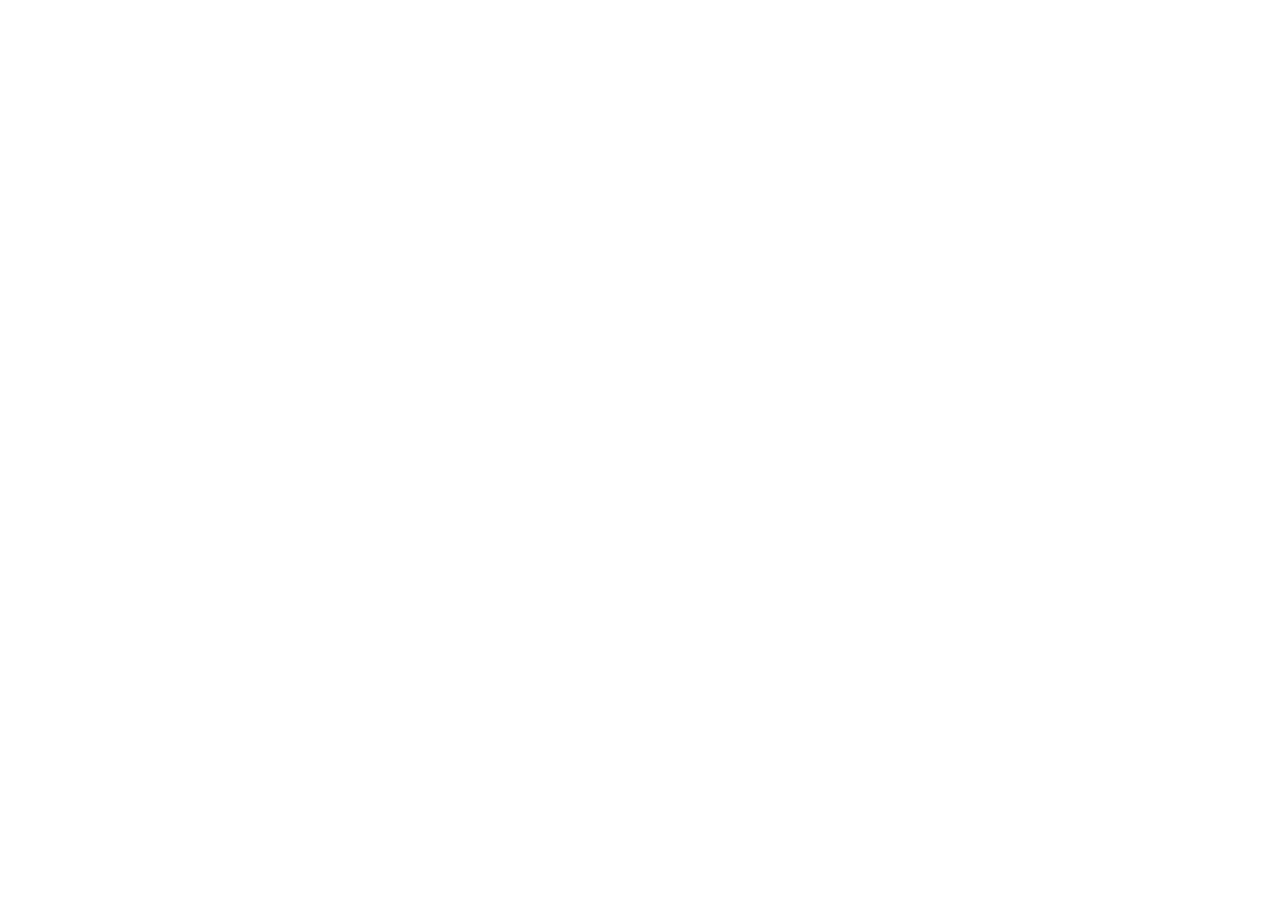
==== about/index.html @ fdbd2ed8 "Initial commit" ====
<!DOCTYPE html>
<html lang="en">
<head>
	<title>About &mdash; Caleb Winters</title>
	<meta charset="utf-8"/>
	<meta name="description" content="" />
	<meta name="viewport" content="width=device-width, initial-scale=1.0, minimum-scale=1.0" />
	<meta name="google-site-verification" content="Ek0F6ujtkNCTBrGS--x4PzBOEgIcGZCTRM3AyG7fqHs" />

	<meta property="og:url" content="http://calebwinters.ca/about/"/>
	<meta property="og:site_name" content="Caleb Winters"/>


	<link rel="shortcut icon" type="image/ico" href="/favicon.png" />
	<link rel="stylesheet" media="screen, projection" href="/css/styles.min.css" />

	<!--[if lt IE 9]>
		<script src="http://html5shim.googlecode.com/svn/trunk/html5.js"></script>
	<![endif]-->

	<script src="/js/modernizr.js"></script>
	<script type="text/javascript">
		var html = document.getElementsByTagName('html')[0];
		html.className += '  wf-loading';
		setTimeout(function() { html.className = html.className.replace(' wf-loading', '');}, 4000);
		WebFontConfig = { fontdeck: { id: '41687' } };
		(function() {
		  var wf = document.createElement('script');
		  wf.src = ('https:' == document.location.protocol ? 'https' : 'http') +
		  '://ajax.googleapis.com/ajax/libs/webfont/1/webfont.js';
		  wf.type = 'text/javascript';
		  wf.async = 'true';
		  var s = document.getElementsByTagName('script')[0];
		  s.parentNode.insertBefore(wf, s);
		})();
	</script>
 	<script>
		window.analytics||(window.analytics=[]),window.analytics.methods=["identify","track","trackLink","trackForm","trackClick","trackSubmit","page","pageview","ab","alias","ready","group","on","once","off"],window.analytics.factory=function(t){return function(){var a=Array.prototype.slice.call(arguments);return a.unshift(t),window.analytics.push(a),window.analytics}};for(var i=0;i<window.analytics.methods.length;i++){var method=window.analytics.methods[i];window.analytics[method]=window.analytics.factory(method)}window.analytics.load=function(t){var a=document.createElement("script");a.type="text/javascript",a.async=!0,a.src=("https:"===document.location.protocol?"https://":"http://")+"d2dq2ahtl5zl1z.cloudfront.net/analytics.js/v1/"+t+"/analytics.min.js";var n=document.getElementsByTagName("script")[0];n.parentNode.insertBefore(a,n)},window.analytics.SNIPPET_VERSION="2.0.8",
		window.analytics.load("pyxj7vulhv");
		window.analytics.page("About", "About");
	</script>
</head>
<body>

	<div class="container">

		<header role="masthead"class="about-active">
	<div class="wrap">
		<!-- <a href="/" class="mark">&nbsp;</a> -->
		<img src="/img/loading.png" class="spinner" />
		<a href="/" class="name">Caleb Winters</a>
		<div>
			<a href="/about/" class="about-link">About</a>
			<a href="/" class="work-link">Portfolio</a>
			<a href="/" class="project-link">Project</a>
					</div>
	</div>
	<a href="/" class="index-link">Index</a>
</header>
		<section class="about page  active slide">

	<div class="wrap">

		<article>


<h1><p>&nbsp;</p>
</h1>
<div class="mark">
	<img src="/img/mark.svg" />
</div>
<img class="portrait" src="/img/portrait.jpg" />

<section class="content">

	<p>Caleb Winters is a composer who specializes in audio production and recording. He has worked with organizations such as <a href="http://www.rcmusic.ca" target="_blank">The Royal Conservatory of Music</a> and <a href="http://graysonmatthews.com" target="_blank">Grayson Matthews</a>. He has also contributed to television shows as a musician and audio editor.</p>

<p>Since graduating from Fanshawe College, Caleb has been studying at the University of Ottawa with a major in communication. He is presently seeking opportunities in this field while he continues doing freelance audio work.</p>


	<div class="contact group">
		<h6>Contact</h6>
		<p>
			<a href="mailto:hello@calebwinters.ca">hello@calebwinters.ca</a>
			<a href="tel:+647 502-1991">+647 502-1991</a>
		</p>
	</div>

	<a href="http://rosszurowski.com/" class="small credit" target="_blank">Site by Ross Zurowski</a>
	<p class="small">Copyright &copy; Caleb Winters 2015</p>

</section>
		</article>

	</div>

</section>
		<section class="index next group">
		<div class="fill-wrap">
			<div class="wrap hidden">
				<div class="grid-sizer"></div>
				<div class="gutter-sizer"></div>
				<a href="/journey/" class="half">
					<div class="thumb"><img src="/journey/thumb.jpg" /><span class="play-icon"></span></div>
					<h3>Journey</h3>
					<h5>Composition</h5>
				</a>
				<a href="/led-by-the-wind/" class="full">
					<div class="thumb"><img src="/led-by-the-wind/thumb.jpg" /><span class="play-icon"></span></div>
					<h3>Led By the Wind</h3>
					<h5>Video</h5>
				</a>
				<a href="/pingu/" class="half">
					<div class="thumb"><img src="/pingu/thumb.jpg" /><span class="play-icon"></span></div>
					<h3>Pingu</h3>
					<h5>Composition & Foley</h5>
				</a>
				<a href="/the-next-step/" class="half">
					<div class="thumb"><img src="/the-next-step/thumb.jpg" /><span class="play-icon"></span></div>
					<h3>The Next Step</h3>
					<h5>Television Audio</h5>
				</a>
				<a href="/carnival-eats/" class="third">
					<div class="thumb"><img src="/carnival-eats/thumb.jpg" /><span class="play-icon"></span></div>
					<h3>Carnival Eats</h3>
					<h5>Television Audio</h5>
				</a>
				<a href="/yellow/" class="third">
					<div class="thumb"><img src="/yellow/thumb.png" /><span class="play-icon"></span></div>
					<h3>Yellow</h3>
					<h5>Cover Song</h5>
				</a>
				<a href="/elsewhere/" class="full">
					<div class="thumb"><img src="/elsewhere/thumb.jpg" /><span class="play-icon"></span></div>
					<h3>Elsewhere</h3>
					<h5>Album</h5>
				</a>
				<a href="/weather-jingle/" class="half">
					<div class="thumb"><img src="/weather-jingle/thumb.png" /><span class="play-icon"></span></div>
					<h3>Weather Jingle</h3>
					<h5>Composition</h5>
				</a>
				<a href="/you-are-the-sea/" class="third">
					<div class="thumb"><img src="/you-are-the-sea/thumb.jpg" /><span class="play-icon"></span></div>
					<h3>You Are The Sea</h3>
					<h5>Album</h5>
				</a>
		</div>
		</div>

		<footer>
			<div class="wrap">
				<p class="small">Copyright &copy; Caleb Winters 2015</p>
			</div>
		</footer>

	</section>
		<section class="project">

	<div class="wrap">

		<article>


<header>
	<h2>About</h2>
	<div>
		<h4 class="year"></h4>
		<h4 class="client"></h4>
	</div>
</header>

<div class="content">
	<div class="description">
		<p></p>
	</div>
	</div>


	<div class="cta">
			<a href="/" class="back-to-index">Back to Index</a>
		</div>


		</article>

	</div>

</section>
			<div class="supports-error">
		<div class="wrap">
			<p>I'm really sorry about this, but your browser is too old to play the audio/video on this site.</p>
			<p>You can download a zip of my portfolio <a href="#">here</a>, or you can (and probably should) <a href="#">upgrade your browser</a>.</p>
			<a href="#" class="supports-error-close">Continue to the site anyways</a>
		</div>
	</div>
	</div>


<script src="/js/jquery.min.js"></script>
	<script src="/js/scripts.min.js"></script>
</body>
</html>
---- css/styles.min.css ----
article,aside,details,figcaption,figure,footer,header,hgroup,main,nav,section,summary{display:block}audio,canvas,video{display:inline-block}audio:not([controls]){display:none;height:0}[hidden]{display:none}html{font-family:sans-serif;-webkit-text-size-adjust:100%;-ms-text-size-adjust:100%}body{margin:0}a:focus{outline:none}a:active,a:hover{outline:0}h1{margin:.67em 0}abbr[title]{border-bottom:1px dotted}b,strong{font-weight:700}dfn{font-style:italic}hr{box-sizing:content-box;height:0}mark{background:#ff0;color:#000}code,kbd,pre,samp{font-family:monospace,serif;font-size:1em}pre{white-space:pre-wrap}q{quotes:"\201C" "\201D" "\2018" "\2019"}small{font-size:80%}sub,sup{position:relative;font-size:75%;line-height:0;vertical-align:baseline}sup{top:-.5em}sub{bottom:-.25em}img{border:0}svg:not(:root){overflow:hidden}figure{margin:0}fieldset{border:1px solid silver;margin:0 2px;padding:.35em .625em .75em}legend{border:0;padding:0}button,input,select,textarea{margin:0;font-family:inherit;font-size:100%}button,input{line-height:normal}button,select{text-transform:none}button,html input[type="button"],input[type="reset"],input[type="submit"]{cursor:pointer;-webkit-appearance:none;-moz-appearance:none;-ms-appearance:none;appearance:none}button[disabled],html input[disabled]{cursor:default}input[type="checkbox"],input[type="radio"]{box-sizing:border-box;padding:0}input[type="search"]{box-sizing:content-box;-webkit-appearance:textfield}input[type="search"]::-webkit-search-cancel-button,input[type="search"]::-webkit-search-decoration{-webkit-appearance:none}button::-moz-focus-inner,input::-moz-focus-inner{border:0;padding:0}textarea{overflow:auto;vertical-align:top}table{border-spacing:0;border-collapse:collapse}*{box-sizing:border-box}.group:after,.project header:after,.project .content:after,.wrap:after{display:block;visibility:hidden;clear:both;height:0;content:"."}html{background:#fff;font-size:100%;height:100%}body{position:relative;width:100%;height:100%;color:#777;font:1rem/1.5 "Apercu Regular","Apercu",Arial,sans-serif;font-size-adjust:.508;font-weight:400;font-style:normal;opacity:1;-webkit-transition:opacity 200ms ease;transition:opacity 200ms ease}.container{position:relative;overflow:hidden;min-height:100%}.wrap{margin:0 auto;width:90%;max-width:48.75em}h1,h2,h3,h4,h5,h6{font-weight:500;text-rendering:optimizeLegibility}h1{color:#333;font-size:3em;line-height:1.375}h2{color:#444;font-size:1.5em}h2,h3{margin:0;text-transform:uppercase;letter-spacing:.09em}h3{color:#333;font-size:.9375em}h4{margin:0;color:#777}h5{margin:0;color:#8a8a8a;font-size:.6875em}h6{margin:.8em 0;color:#333;font-size:1em}a{color:inherit;text-decoration:none}.button{border:2px #8be4c2 solid;padding:.6em .9em;color:#64c998;font-size:.75em;letter-spacing:.07em;line-height:1;text-transform:uppercase}.button:hover{color:#fff;background:#8be4c2}p a{border-bottom:2px #777 solid;line-height:1.2}p{font-weight:400;margin:0 0 1em}.small{color:#999;font-size:.7em}.no-wrap{white-space:nowrap}ul{margin:0;list-style:none}img,video{display:block;max-width:100%;height:auto}.wf-loading body{visibility:hidden;opacity:0}.supports-error{display:none;position:fixed;top:0;left:0;right:0;bottom:0;background:#ff5252;padding:12.5% 0;color:#fff;font-size:1.7em;z-index:999}.no-support .supports-error{display:block}.supports-error .wrap{max-width:20em}.supports-error a{color:#861923;border-bottom:.15em #861923 solid}.supports-error p+p{margin-bottom:2em}.supports-error .supports-error-close{font-size:.5em}.supports-error .supports-error-close:after{content:" →";border-bottom:.15em #ff5252 solid}header[role="masthead"]{position:fixed;padding:3.5rem 0;top:0;left:0;right:0;z-index:9}header[role="masthead"] .index-link{opacity:0;pointer-events:none}header[role="masthead"].about-active .index-link,header[role="masthead"].project-active .index-link{display:block;position:fixed;top:3.7rem;right:94%;border-bottom:2px #555 solid;pointer-events:auto;opacity:1;color:#333;font-size:.8125em;-webkit-transition:opacity 200ms ease;transition:opacity 200ms ease}header[role="masthead"].about-active .index-link:hover,header[role="masthead"].project-active .index-link:hover{color:#555;border-bottom-color:#777}header[role="masthead"].about-active .index-link{left:93%;right:auto}header[role="masthead"] .wrap{position:absolute;left:5%;right:5%;width:70%;-webkit-transition:left 800ms cubic-bezier(.19,1,.22,1),right 800ms cubic-bezier(.19,1,.22,1),width 800ms cubic-bezier(.19,1,.22,1);transition:left 800ms cubic-bezier(.19,1,.22,1),right 800ms cubic-bezier(.19,1,.22,1),width 800ms cubic-bezier(.19,1,.22,1)}header[role="masthead"].project-active .wrap{left:9.5%;width:59.5%}header[role="masthead"].about-active .wrap{right:12.5%;width:64%}header[role="masthead"] div a{display:inline-block;margin-right:.9em;color:#222;font-size:.8125em;line-height:1rem;vertical-align:middle;-webkit-transition:opacity 200ms ease,visibility 200ms ease;transition:opacity 200ms ease,visibility 200ms ease}header[role="masthead"] .work-link,header[role="masthead"] .about-link,header[role="masthead"] .project-link{opacity:.5}header[role="masthead"] .name+div{display:inline-block}header[role="masthead"] div .name{margin-right:4.75em}header[role="masthead"] div .project-link{visibility:hidden;pointer-events:none;opacity:0}header[role="masthead"].about-active .name{color:#8be4c2}header[role="masthead"] .work-link:hover,header[role="masthead"] .about-link:hover,header[role="masthead"].index-active .work-link,header[role="masthead"].about-active .about-link,header[role="masthead"].project-active .project-link{visibility:visible;opacity:1}header[role="masthead"] .name:before{content:'About ';visibility:hidden;position:absolute;left:-4.25em;pointer-events:none;margin:0 .5em;text-align:right;opacity:0;-webkit-transition:opacity 200ms ease,visibility 200ms ease;transition:opacity 200ms ease,visibility 200ms ease}header[role="masthead"].about-active .name:before{visibility:visible;opacity:.5}header[role="masthead"] .spinner{position:absolute;top:20%;left:-2em;-webkit-animation:loading-spin .5s infinite linear;animation:loading-spin .5s infinite linear;-webkit-transition:opacity 200ms ease;transition:opacity 200ms ease;opacity:0}header[role="masthead"].index-active.loading .spinner{opacity:1}.page,.project,.index{position:fixed;top:0;bottom:0;left:0;right:0;width:100%;-webkit-transition:-webkit-transform 800ms cubic-bezier(.19,1,.12,1),opacity 400ms ease;transition:transform 800ms cubic-bezier(.19,1,.12,1),opacity 400ms ease}.page.active,.project.active,.index.active{display:block;position:relative}.index.active{z-index:7}.page.active,.project.active{width:77.5%;z-index:8}.page.active{-webkit-transform:translateX(-120%);-ms-transform:translateX(-120%);transform:translateX(-120%)}.project.active{margin-left:auto}.project.active.slide{-webkit-transform:translateX(0);-ms-transform:translateX(0);transform:translateX(0)}.about.active.slide{-webkit-transform:translateX(7.5%);-ms-transform:translateX(7.5%);transform:translateX(7.5%)}.page .wrap{position:relative}.index .fill-wrap,.project .wrap,.not-found .wrap{position:relative;padding-top:14em}.page .wrap{padding-top:14.7em}.index.previous .fill-wrap,.index.next .fill-wrap{cursor:pointer;background:#f2f2f2;-webkit-transition:background-color 1200ms ease;transition:background-color 1200ms ease}.index.previous{-webkit-transform:translateX(-85%);-ms-transform:translateX(-85%);transform:translateX(-85%)}.index.next{-webkit-transform:translateX(85%);-ms-transform:translateX(85%);transform:translateX(85%)}.index.previous .wrap,.index.next .wrap{opacity:.5}.index .fill-wrap{margin:0 auto;width:100%;min-height:100%}.index .fill-wrap .wrap{max-width:none;-webkit-transition:opacity 800ms ease;transition:opacity 800ms ease}.index .fill-wrap .wrap.hidden{opacity:0}.index.active{margin-bottom:4em}.index .grid-sizer{width:6%}.index .gutter-sizer{width:9%}.index a{float:left;width:auto;margin-bottom:5%}.index.previous a,.index.next a{pointer-events:none}.index a .thumb:hover:after{background:rgba(0,0,0,.2)}.index a .thumb:hover .play-icon:after{opacity:1;-webkit-transform:translate(0,0);-ms-transform:translate(0,0);transform:translate(0,0)}.index a:hover h3,.index a:hover h5{opacity:.6}.index a .thumb{position:relative;margin-bottom:1em}.index a .thumb:after{left:0;background:rgba(0,0,0,0);-webkit-transition:background 200ms ease;transition:background 200ms ease}.index a .thumb:after,.index a .play-icon:after{content:' ';position:absolute;top:0;right:0;bottom:0}.index a .play-icon:after{display:block;opacity:0;left:2.75em;margin:auto;background:0 0;border:20px solid transparent;border-width:20px 42px;border-left-color:#fff;width:0;height:0;-webkit-transform:translate(0,5px);-ms-transform:translate(0,5px);transform:translate(0,5px);-webkit-transition:opacity 200ms ease,-webkit-transform 200ms ease;transition:opacity 200ms ease,transform 200ms ease;z-index:99}.index a.full{width:54%}.index a.half{width:37%}.index a.third{width:24%}footer{margin:4em 0}.project{display:none;-webkit-transform:translateX(120%);-ms-transform:translateX(120%);transform:translateX(120%);margin-bottom:8em}.project .wrap{margin:0 auto 0 0}.project .video,.project .audio{margin-bottom:4em}.project header{margin-bottom:3.5em}.project h2{float:left;line-height:1.7rem;width:47%}.project h2:before{content:' ';display:block;margin:0 0 .8rem;background:#f2f2f2;width:3.75rem;height:.35rem}.project header div{float:left;margin:0 5% 0 7%;width:38%}.project h4{float:left;margin:0 2em 1em 0;font-weight:500;line-height:1.2rem;vertical-align:bottom}.project h4:before{content:' ';display:block;margin:0 0 1.25rem;background:#f2f2f2;width:2.5rem;height:.35rem}.project .content{margin-bottom:2em}.project .content .description{float:left;width:47%;font-size:.875rem}.project .copyright{float:left;margin:0 5% 1em 7%;width:38%;color:#999;font-size:.7em}.project .cta{margin:6em 0 8em}.cta a{border-bottom:2px #777 solid}.page{display:none;-webkit-transform:translateX(-50%);-ms-transform:translateX(-50%);transform:translateX(-50%)}.page .content{max-width:30em}.about header[role="masthead"] .index-link{display:block;right:auto;left:93%}.about{margin:0 0 6em}.about .index{background:#f2f2f2;position:absolute;top:0;bottom:0;left:85%;width:100%;overflow:hidden;opacity:.7}.about h1{color:#111;max-width:10em;margin:-.3em 0 0 -3em}.about .mark{display:block;position:absolute;top:49%;left:-12em;z-index:-1}.about .portrait{position:absolute;top:2.2em;left:39%;width:60%;max-width:26em;z-index:-1}.about .contact{margin:4em 0 3em}.about .contact a{float:left;clear:left;margin-bottom:.6em}.video,.audio{background:#000;position:relative;-webkit-user-select:none;-moz-user-select:none;-ms-user-select:none;user-select:none}.video.state-fullscreen{background:#000;max-width:none;width:100%;height:100%;margin:0}.video.state-fullscreen video{position:absolute;top:0;bottom:0;left:0;right:0;margin:auto;min-height:100%;min-width:100%;max-width:none}.video.state-fullscreen:not(.state-controls){cursor:none}.video .meta,.audio .meta{cursor:default;position:absolute;top:0;left:102%;right:-50%;font-size:.8125em;-webkit-transform:rotate(90deg);-ms-transform:rotate(90deg);transform:rotate(90deg);-webkit-transform-origin:left bottom;-ms-transform-origin:left bottom;transform-origin:left bottom}.video.state-fullscreen .meta{display:none}.video video{opacity:1;-webkit-transition:opacity 800ms ease 800ms;transition:opacity 800ms ease 800ms}.video .preview{cursor:pointer;position:absolute;top:0;left:0;right:0;bottom:0;opacity:0;z-index:4;-webkit-transition:opacity 300ms ease 0;transition:opacity 300ms ease 0}.video.state-preview .preview{opacity:1;-webkit-transition-delay:200ms;transition-delay:200ms}.video.state-playing .preview{display:none}.video.state-preview:hover .preview .overlay{background:rgba(0,0,0,.2)}.video.state-preview:not(.state-playing) video{opacity:0;-webkit-transition-delay:0;transition-delay:0}.video .preview .preview-play{position:absolute;top:50%;left:50%;margin:-1.6em 0 0 -1.8em;width:3.6em;height:3.2em;z-index:15;-webkit-transition:opacity 300ms ease;transition:opacity 300ms ease}.video .preview .overlay{position:absolute;top:0;left:0;right:0;bottom:0;background:rgba(0,0,0,.3);-webkit-transition:background 300ms ease;transition:background 300ms ease}.preview .preview-play:before,.controls .play-pause:before{content:' ';display:block;position:relative;top:0;right:1px;background:0 0;border:14px solid transparent;border-width:14px 30px;border-left-color:#fff;width:0;height:0;-webkit-transform:scale(.999);-ms-transform:scale(.999);transform:scale(.999);opacity:1}.preview .preview-play:before{border-width:24px 50px}.controls .play-pause:hover,.video.state-preview:hover .preview-play{opacity:.6}.video.state-playing .controls .play-pause:before,.audio.state-playing .controls .play-pause:before{top:0;right:0;border-width:0 8px;border-left-color:#fff;border-right-color:#fff;width:6px;height:28px}.video .controls,.audio .controls{position:absolute;top:0;left:0;right:0;bottom:0;background:-webkit-linear-gradient(top,rgba(0,0,0,0)0%,rgba(0,0,0,0)75%,rgba(0,0,0,.09)85%,rgba(0,0,0,.31)97%,rgba(0,0,0,.36)100%);background:linear-gradient(to bottom,rgba(0,0,0,0)0%,rgba(0,0,0,0)75%,rgba(0,0,0,.09)85%,rgba(0,0,0,.31)97%,rgba(0,0,0,.36)100%)}.video.hide-control-overlay .controls,.audio.hide-control-overlay .controls{background:0 0}.video .controls{opacity:0;-webkit-transition:opacity 400ms ease 100ms;transition:opacity 400ms ease 100ms}.video.state-controls:not(.state-preview) .controls{opacity:1;-webkit-transition:opacity 400ms ease 0;transition:opacity 400ms ease 0}.controls .play-pause,.controls .progress,.controls .fullscreen{position:absolute;z-index:10}.controls .play-pause{left:2.75em;bottom:1.6em;width:2em;height:1.8em}.controls .progress{left:18%;bottom:1.6em}.controls .fullscreen{right:2.3em;bottom:1.8em}.controls .progress{cursor:pointer;width:72%}.audio .controls .progress{width:82%}.album .controls .progress{width:50%}.controls .progress .current-time,.controls .progress .total-time,.controls .progress .track{display:inline-block;color:#fff;line-height:2em;vertical-align:middle}.controls .progress .current-time,.controls .progress .total-time{font-size:.6875em;font-weight:300;opacity:.3;width:2.8em}.controls .progress .total-time{padding-left:.1em;text-align:center}.controls .track{position:relative;top:-1px;background:rgba(255,255,255,.3);width:80%;height:.25em}.controls .track .playhead{position:absolute;top:0;left:0;bottom:0;width:0;background:rgba(255,255,255,1)}.controls .fullscreen{background:url('/img/fullscreen.svg') no-repeat;width:16px;height:16px;vertical-align:middle}.controls .fullscreen:hover{opacity:.6}.video.state-fullscreen .controls .fullscreen{background-image:url('/img/no-fullscreen.svg')}.controls .playlist{background:rgba(25,25,25,.95);position:absolute;top:0;bottom:0;right:0;width:11.875rem;font-size:.8125em;line-height:2}.controls .playlist nav{position:absolute;left:0;right:0;bottom:0;padding:1em 2em 1.9em;list-style:none;counter-reset:number}.controls .playlist a{position:relative;display:list-item;padding-left:1em;margin-bottom:.5em;opacity:.3;color:#fff;line-height:1.4}.controls .playlist a:hover{opacity:.5}.controls .playlist a.active{opacity:.99}.controls .playlist a:before{counter-increment:number;content:counter(number);display:inline-block;position:absolute;top:.15em;left:-.25em;margin-right:.95em;opacity:.4;font-size:.8em;vertical-align:middle}.controls .playlist a.active:before{opacity:1}.state-playing .controls .playlist a.active:before{content:' ';top:.45em;left:-.3em;margin-right:-.2em;background:0 0;border:3px solid transparent;border-width:3px 6px;border-left-color:#fff;width:0;height:0}@media only screen and (max-width:77em){.about h1{margin-left:-1em;font-size:2.75em}.about .portrait{left:50%;max-width:22em}.about .mark{top:36%;left:50%}}@media only screen and (max-width:60em){header[role="masthead"] .wrap{width:80%}header[role="masthead"].project-active .wrap{left:22.5%;width:59.5%}header[role="masthead"].about-active .wrap{right:22.5%;width:59.5%}header[role="masthead"].about-active .index-link,header[role="masthead"].project-active .index-link{right:90.5%}header[role="masthead"].about-active .index-link{left:90.5%;right:auto}.index.next{-webkit-transform:translateX(83%);-ms-transform:translateX(83%);transform:translateX(83%)}.about h1{margin:4.5em 0 0}.about .portrait{position:absolute;top:8em;left:-3em;width:90%;min-width:28em;max-width:28em}.about .mark{top:19em;left:20em;width:100%;z-index:5}.controls .progress{left:20%}.controls .track{width:70%}}@media only screen and (max-width:45em){.controls .progress{left:23%}.controls .track{width:60%}}@media only screen and (max-width:35em){header[role="masthead"] .wrap{width:90%}header[role="masthead"] .name+div{display:block}header[role="masthead"] .name:before{top:-1.5em;left:0;margin:0}header[role="masthead"].project-active .wrap{left:7.5%;width:87.5%}header[role="masthead"].about-active .wrap{right:7.5%;width:87.5%}header[role="masthead"].project-active .index-link,header[role="masthead"].about-active .index-link{display:none}.index.previous,.index.next{padding:0}.index.previous{-webkit-transform:translateX(-97.5%);-ms-transform:translateX(-97.5%);transform:translateX(-97.5%)}.index.next{-webkit-transform:translateX(97.5%);-ms-transform:translateX(97.5%);transform:translateX(97.5%)}.about.active,.project.active{width:92.5%}.page .wrap,.index .wrap,.project .wrap,.not-found .wrap{padding-top:10em}.index a{text-align:center;margin-bottom:0}.index a .thumb{margin-bottom:1.5em}.index a .play-icon:after{left:2em;border-width:15px 32px}.index h3,.index h5{display:none}.index .fill-wrap{width:100%}.about.active.slide{-webkit-transform:translateX(5%);-ms-transform:translateX(5%);transform:translateX(5%)}.about .wrap{margin:0 auto 0 0;width:95%}.about h1{font-size:2.4em;margin:5.5em 0 0}.about .portrait{position:absolute;top:9em;left:-2em;width:80%;min-width:22em;max-width:22em}.about .mark{top:17.5em;left:11.5em;width:100%;z-index:5}.project .wrap{width:95%}.project .content .description{width:100%}.project .copyright{margin:0 0 1em;width:100%}.video .meta,.audio .meta{display:none}.controls .play-pause{left:50%;top:50%;margin:-.6em 0 0 -.8em}.album .controls .play-pause{top:50%;left:29%}.album .controls .progress{left:15%;margin-left:-2em}.controls .playlist{width:9.5rem}}@media only screen and (max-width:25em){.controls .fullscreen{right:.9em;bottom:.8em}.controls .progress{display:none}}@-webkit-keyframes loading-spin{from{-webkit-transform:rotate(0);transform:rotate(0)}to{-webkit-transform:rotate(360deg);transform:rotate(360deg)}}@keyframes loading-spin{from{-webkit-transform:rotate(0);transform:rotate(0)}to{-webkit-transform:rotate(360deg);transform:rotate(360deg)}}
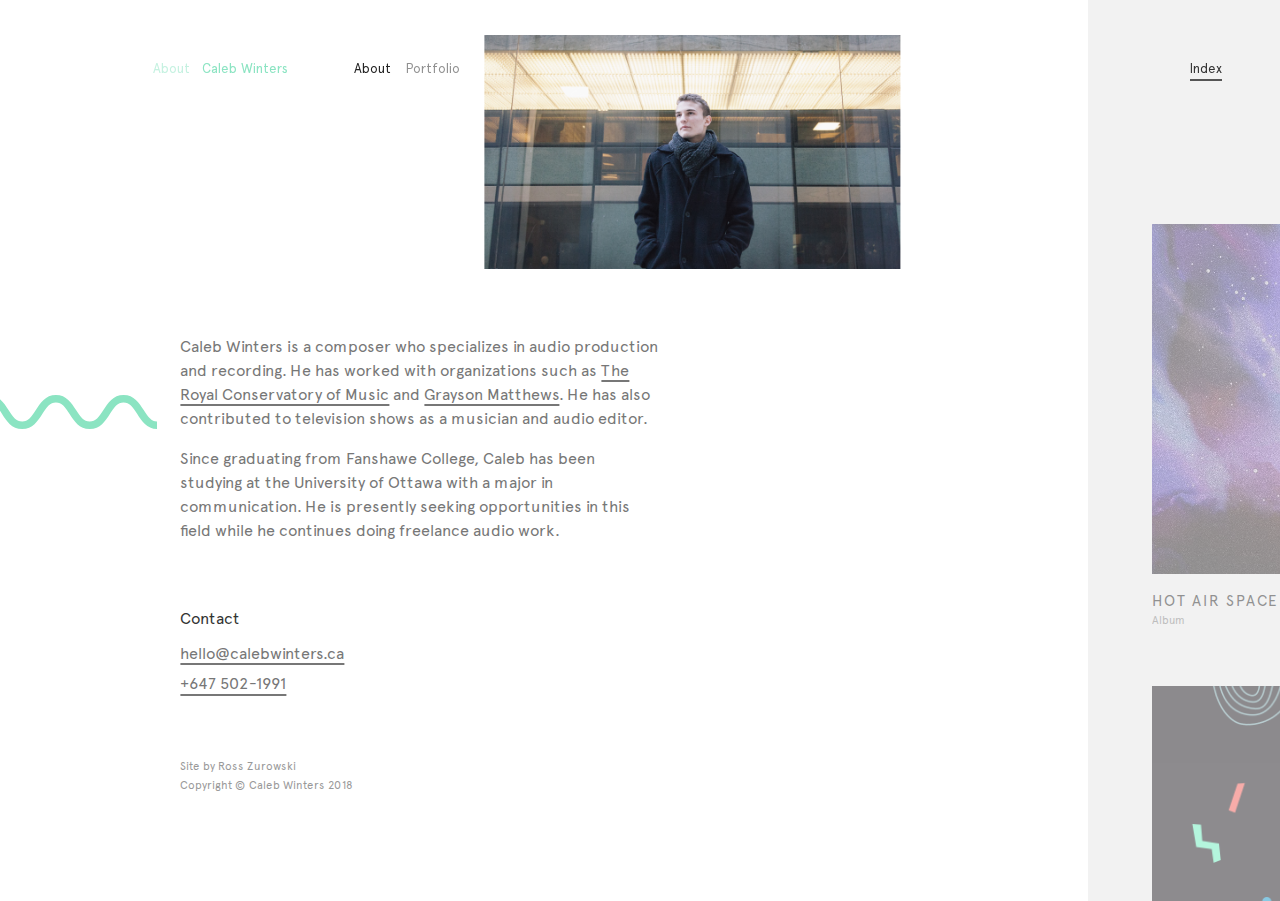
==== commit ad556753: "Update to add Hot Air Space Balloon" ====
--- a/about/index.html
+++ b/about/index.html
@@ -19,21 +19,6 @@
 	<![endif]-->
 
 	<script src="/js/modernizr.js"></script>
-	<script type="text/javascript">
-		var html = document.getElementsByTagName('html')[0];
-		html.className += '  wf-loading';
-		setTimeout(function() { html.className = html.className.replace(' wf-loading', '');}, 4000);
-		WebFontConfig = { fontdeck: { id: '41687' } };
-		(function() {
-		  var wf = document.createElement('script');
-		  wf.src = ('https:' == document.location.protocol ? 'https' : 'http') +
-		  '://ajax.googleapis.com/ajax/libs/webfont/1/webfont.js';
-		  wf.type = 'text/javascript';
-		  wf.async = 'true';
-		  var s = document.getElementsByTagName('script')[0];
-		  s.parentNode.insertBefore(wf, s);
-		})();
-	</script>
  	<script>
 		window.analytics||(window.analytics=[]),window.analytics.methods=["identify","track","trackLink","trackForm","trackClick","trackSubmit","page","pageview","ab","alias","ready","group","on","once","off"],window.analytics.factory=function(t){return function(){var a=Array.prototype.slice.call(arguments);return a.unshift(t),window.analytics.push(a),window.analytics}};for(var i=0;i<window.analytics.methods.length;i++){var method=window.analytics.methods[i];window.analytics[method]=window.analytics.factory(method)}window.analytics.load=function(t){var a=document.createElement("script");a.type="text/javascript",a.async=!0,a.src=("https:"===document.location.protocol?"https://":"http://")+"d2dq2ahtl5zl1z.cloudfront.net/analytics.js/v1/"+t+"/analytics.min.js";var n=document.getElementsByTagName("script")[0];n.parentNode.insertBefore(a,n)},window.analytics.SNIPPET_VERSION="2.0.8",
 		window.analytics.load("pyxj7vulhv");
@@ -87,7 +72,7 @@
 	</div>
 
 	<a href="http://rosszurowski.com/" class="small credit" target="_blank">Site by Ross Zurowski</a>
-	<p class="small">Copyright &copy; Caleb Winters 2015</p>
+	<p class="small">Copyright &copy; Caleb Winters 2018</p>
 
 </section>
 		</article>
@@ -100,45 +85,30 @@
 			<div class="wrap hidden">
 				<div class="grid-sizer"></div>
 				<div class="gutter-sizer"></div>
-				<a href="/journey/" class="half">
-					<div class="thumb"><img src="/journey/thumb.jpg" /><span class="play-icon"></span></div>
-					<h3>Journey</h3>
-					<h5>Composition</h5>
+				<a href="/hot-air-space-balloon/" class="full">
+					<div class="thumb"><img src="/hot-air-space-balloon/thumb.jpg" /><span class="play-icon"></span></div>
+					<h3>Hot Air Space Balloon</h3>
+					<h5>Album</h5>
 				</a>
-				<a href="/led-by-the-wind/" class="full">
+				<a href="/glow-in-the-dark/" class="full">
+					<div class="thumb"><img src="/glow-in-the-dark/thumb.png" /><span class="play-icon"></span></div>
+					<h3>Glow in the Dark</h3>
+					<h5>Album</h5>
+				</a>
+				<a href="/led-by-the-wind/" class="half">
 					<div class="thumb"><img src="/led-by-the-wind/thumb.jpg" /><span class="play-icon"></span></div>
 					<h3>Led By the Wind</h3>
 					<h5>Video</h5>
-				</a>
-				<a href="/pingu/" class="half">
-					<div class="thumb"><img src="/pingu/thumb.jpg" /><span class="play-icon"></span></div>
-					<h3>Pingu</h3>
-					<h5>Composition & Foley</h5>
 				</a>
 				<a href="/the-next-step/" class="half">
 					<div class="thumb"><img src="/the-next-step/thumb.jpg" /><span class="play-icon"></span></div>
 					<h3>The Next Step</h3>
 					<h5>Television Audio</h5>
 				</a>
-				<a href="/carnival-eats/" class="third">
-					<div class="thumb"><img src="/carnival-eats/thumb.jpg" /><span class="play-icon"></span></div>
-					<h3>Carnival Eats</h3>
-					<h5>Television Audio</h5>
-				</a>
-				<a href="/yellow/" class="third">
-					<div class="thumb"><img src="/yellow/thumb.png" /><span class="play-icon"></span></div>
-					<h3>Yellow</h3>
-					<h5>Cover Song</h5>
-				</a>
 				<a href="/elsewhere/" class="full">
 					<div class="thumb"><img src="/elsewhere/thumb.jpg" /><span class="play-icon"></span></div>
 					<h3>Elsewhere</h3>
 					<h5>Album</h5>
-				</a>
-				<a href="/weather-jingle/" class="half">
-					<div class="thumb"><img src="/weather-jingle/thumb.png" /><span class="play-icon"></span></div>
-					<h3>Weather Jingle</h3>
-					<h5>Composition</h5>
 				</a>
 				<a href="/you-are-the-sea/" class="third">
 					<div class="thumb"><img src="/you-are-the-sea/thumb.jpg" /><span class="play-icon"></span></div>
@@ -150,7 +120,7 @@
 
 		<footer>
 			<div class="wrap">
-				<p class="small">Copyright &copy; Caleb Winters 2015</p>
+				<p class="small">Copyright &copy; Caleb Winters 2018</p>
 			</div>
 		</footer>
 
--- a/css/styles.min.css
+++ b/css/styles.min.css
@@ -1 +1,9 @@
-article,aside,details,figcaption,figure,footer,header,hgroup,main,nav,section,summary{display:block}audio,canvas,video{display:inline-block}audio:not([controls]){display:none;height:0}[hidden]{display:none}html{font-family:sans-serif;-webkit-text-size-adjust:100%;-ms-text-size-adjust:100%}body{margin:0}a:focus{outline:none}a:active,a:hover{outline:0}h1{margin:.67em 0}abbr[title]{border-bottom:1px dotted}b,strong{font-weight:700}dfn{font-style:italic}hr{box-sizing:content-box;height:0}mark{background:#ff0;color:#000}code,kbd,pre,samp{font-family:monospace,serif;font-size:1em}pre{white-space:pre-wrap}q{quotes:"\201C" "\201D" "\2018" "\2019"}small{font-size:80%}sub,sup{position:relative;font-size:75%;line-height:0;vertical-align:baseline}sup{top:-.5em}sub{bottom:-.25em}img{border:0}svg:not(:root){overflow:hidden}figure{margin:0}fieldset{border:1px solid silver;margin:0 2px;padding:.35em .625em .75em}legend{border:0;padding:0}button,input,select,textarea{margin:0;font-family:inherit;font-size:100%}button,input{line-height:normal}button,select{text-transform:none}button,html input[type="button"],input[type="reset"],input[type="submit"]{cursor:pointer;-webkit-appearance:none;-moz-appearance:none;-ms-appearance:none;appearance:none}button[disabled],html input[disabled]{cursor:default}input[type="checkbox"],input[type="radio"]{box-sizing:border-box;padding:0}input[type="search"]{box-sizing:content-box;-webkit-appearance:textfield}input[type="search"]::-webkit-search-cancel-button,input[type="search"]::-webkit-search-decoration{-webkit-appearance:none}button::-moz-focus-inner,input::-moz-focus-inner{border:0;padding:0}textarea{overflow:auto;vertical-align:top}table{border-spacing:0;border-collapse:collapse}*{box-sizing:border-box}.group:after,.project header:after,.project .content:after,.wrap:after{display:block;visibility:hidden;clear:both;height:0;content:"."}html{background:#fff;font-size:100%;height:100%}body{position:relative;width:100%;height:100%;color:#777;font:1rem/1.5 "Apercu Regular","Apercu",Arial,sans-serif;font-size-adjust:.508;font-weight:400;font-style:normal;opacity:1;-webkit-transition:opacity 200ms ease;transition:opacity 200ms ease}.container{position:relative;overflow:hidden;min-height:100%}.wrap{margin:0 auto;width:90%;max-width:48.75em}h1,h2,h3,h4,h5,h6{font-weight:500;text-rendering:optimizeLegibility}h1{color:#333;font-size:3em;line-height:1.375}h2{color:#444;font-size:1.5em}h2,h3{margin:0;text-transform:uppercase;letter-spacing:.09em}h3{color:#333;font-size:.9375em}h4{margin:0;color:#777}h5{margin:0;color:#8a8a8a;font-size:.6875em}h6{margin:.8em 0;color:#333;font-size:1em}a{color:inherit;text-decoration:none}.button{border:2px #8be4c2 solid;padding:.6em .9em;color:#64c998;font-size:.75em;letter-spacing:.07em;line-height:1;text-transform:uppercase}.button:hover{color:#fff;background:#8be4c2}p a{border-bottom:2px #777 solid;line-height:1.2}p{font-weight:400;margin:0 0 1em}.small{color:#999;font-size:.7em}.no-wrap{white-space:nowrap}ul{margin:0;list-style:none}img,video{display:block;max-width:100%;height:auto}.wf-loading body{visibility:hidden;opacity:0}.supports-error{display:none;position:fixed;top:0;left:0;right:0;bottom:0;background:#ff5252;padding:12.5% 0;color:#fff;font-size:1.7em;z-index:999}.no-support .supports-error{display:block}.supports-error .wrap{max-width:20em}.supports-error a{color:#861923;border-bottom:.15em #861923 solid}.supports-error p+p{margin-bottom:2em}.supports-error .supports-error-close{font-size:.5em}.supports-error .supports-error-close:after{content:" →";border-bottom:.15em #ff5252 solid}header[role="masthead"]{position:fixed;padding:3.5rem 0;top:0;left:0;right:0;z-index:9}header[role="masthead"] .index-link{opacity:0;pointer-events:none}header[role="masthead"].about-active .index-link,header[role="masthead"].project-active .index-link{display:block;position:fixed;top:3.7rem;right:94%;border-bottom:2px #555 solid;pointer-events:auto;opacity:1;color:#333;font-size:.8125em;-webkit-transition:opacity 200ms ease;transition:opacity 200ms ease}header[role="masthead"].about-active .index-link:hover,header[role="masthead"].project-active .index-link:hover{color:#555;border-bottom-color:#777}header[role="masthead"].about-active .index-link{left:93%;right:auto}header[role="masthead"] .wrap{position:absolute;left:5%;right:5%;width:70%;-webkit-transition:left 800ms cubic-bezier(.19,1,.22,1),right 800ms cubic-bezier(.19,1,.22,1),width 800ms cubic-bezier(.19,1,.22,1);transition:left 800ms cubic-bezier(.19,1,.22,1),right 800ms cubic-bezier(.19,1,.22,1),width 800ms cubic-bezier(.19,1,.22,1)}header[role="masthead"].project-active .wrap{left:9.5%;width:59.5%}header[role="masthead"].about-active .wrap{right:12.5%;width:64%}header[role="masthead"] div a{display:inline-block;margin-right:.9em;color:#222;font-size:.8125em;line-height:1rem;vertical-align:middle;-webkit-transition:opacity 200ms ease,visibility 200ms ease;transition:opacity 200ms ease,visibility 200ms ease}header[role="masthead"] .work-link,header[role="masthead"] .about-link,header[role="masthead"] .project-link{opacity:.5}header[role="masthead"] .name+div{display:inline-block}header[role="masthead"] div .name{margin-right:4.75em}header[role="masthead"] div .project-link{visibility:hidden;pointer-events:none;opacity:0}header[role="masthead"].about-active .name{color:#8be4c2}header[role="masthead"] .work-link:hover,header[role="masthead"] .about-link:hover,header[role="masthead"].index-active .work-link,header[role="masthead"].about-active .about-link,header[role="masthead"].project-active .project-link{visibility:visible;opacity:1}header[role="masthead"] .name:before{content:'About ';visibility:hidden;position:absolute;left:-4.25em;pointer-events:none;margin:0 .5em;text-align:right;opacity:0;-webkit-transition:opacity 200ms ease,visibility 200ms ease;transition:opacity 200ms ease,visibility 200ms ease}header[role="masthead"].about-active .name:before{visibility:visible;opacity:.5}header[role="masthead"] .spinner{position:absolute;top:20%;left:-2em;-webkit-animation:loading-spin .5s infinite linear;animation:loading-spin .5s infinite linear;-webkit-transition:opacity 200ms ease;transition:opacity 200ms ease;opacity:0}header[role="masthead"].index-active.loading .spinner{opacity:1}.page,.project,.index{position:fixed;top:0;bottom:0;left:0;right:0;width:100%;-webkit-transition:-webkit-transform 800ms cubic-bezier(.19,1,.12,1),opacity 400ms ease;transition:transform 800ms cubic-bezier(.19,1,.12,1),opacity 400ms ease}.page.active,.project.active,.index.active{display:block;position:relative}.index.active{z-index:7}.page.active,.project.active{width:77.5%;z-index:8}.page.active{-webkit-transform:translateX(-120%);-ms-transform:translateX(-120%);transform:translateX(-120%)}.project.active{margin-left:auto}.project.active.slide{-webkit-transform:translateX(0);-ms-transform:translateX(0);transform:translateX(0)}.about.active.slide{-webkit-transform:translateX(7.5%);-ms-transform:translateX(7.5%);transform:translateX(7.5%)}.page .wrap{position:relative}.index .fill-wrap,.project .wrap,.not-found .wrap{position:relative;padding-top:14em}.page .wrap{padding-top:14.7em}.index.previous .fill-wrap,.index.next .fill-wrap{cursor:pointer;background:#f2f2f2;-webkit-transition:background-color 1200ms ease;transition:background-color 1200ms ease}.index.previous{-webkit-transform:translateX(-85%);-ms-transform:translateX(-85%);transform:translateX(-85%)}.index.next{-webkit-transform:translateX(85%);-ms-transform:translateX(85%);transform:translateX(85%)}.index.previous .wrap,.index.next .wrap{opacity:.5}.index .fill-wrap{margin:0 auto;width:100%;min-height:100%}.index .fill-wrap .wrap{max-width:none;-webkit-transition:opacity 800ms ease;transition:opacity 800ms ease}.index .fill-wrap .wrap.hidden{opacity:0}.index.active{margin-bottom:4em}.index .grid-sizer{width:6%}.index .gutter-sizer{width:9%}.index a{float:left;width:auto;margin-bottom:5%}.index.previous a,.index.next a{pointer-events:none}.index a .thumb:hover:after{background:rgba(0,0,0,.2)}.index a .thumb:hover .play-icon:after{opacity:1;-webkit-transform:translate(0,0);-ms-transform:translate(0,0);transform:translate(0,0)}.index a:hover h3,.index a:hover h5{opacity:.6}.index a .thumb{position:relative;margin-bottom:1em}.index a .thumb:after{left:0;background:rgba(0,0,0,0);-webkit-transition:background 200ms ease;transition:background 200ms ease}.index a .thumb:after,.index a .play-icon:after{content:' ';position:absolute;top:0;right:0;bottom:0}.index a .play-icon:after{display:block;opacity:0;left:2.75em;margin:auto;background:0 0;border:20px solid transparent;border-width:20px 42px;border-left-color:#fff;width:0;height:0;-webkit-transform:translate(0,5px);-ms-transform:translate(0,5px);transform:translate(0,5px);-webkit-transition:opacity 200ms ease,-webkit-transform 200ms ease;transition:opacity 200ms ease,transform 200ms ease;z-index:99}.index a.full{width:54%}.index a.half{width:37%}.index a.third{width:24%}footer{margin:4em 0}.project{display:none;-webkit-transform:translateX(120%);-ms-transform:translateX(120%);transform:translateX(120%);margin-bottom:8em}.project .wrap{margin:0 auto 0 0}.project .video,.project .audio{margin-bottom:4em}.project header{margin-bottom:3.5em}.project h2{float:left;line-height:1.7rem;width:47%}.project h2:before{content:' ';display:block;margin:0 0 .8rem;background:#f2f2f2;width:3.75rem;height:.35rem}.project header div{float:left;margin:0 5% 0 7%;width:38%}.project h4{float:left;margin:0 2em 1em 0;font-weight:500;line-height:1.2rem;vertical-align:bottom}.project h4:before{content:' ';display:block;margin:0 0 1.25rem;background:#f2f2f2;width:2.5rem;height:.35rem}.project .content{margin-bottom:2em}.project .content .description{float:left;width:47%;font-size:.875rem}.project .copyright{float:left;margin:0 5% 1em 7%;width:38%;color:#999;font-size:.7em}.project .cta{margin:6em 0 8em}.cta a{border-bottom:2px #777 solid}.page{display:none;-webkit-transform:translateX(-50%);-ms-transform:translateX(-50%);transform:translateX(-50%)}.page .content{max-width:30em}.about header[role="masthead"] .index-link{display:block;right:auto;left:93%}.about{margin:0 0 6em}.about .index{background:#f2f2f2;position:absolute;top:0;bottom:0;left:85%;width:100%;overflow:hidden;opacity:.7}.about h1{color:#111;max-width:10em;margin:-.3em 0 0 -3em}.about .mark{display:block;position:absolute;top:49%;left:-12em;z-index:-1}.about .portrait{position:absolute;top:2.2em;left:39%;width:60%;max-width:26em;z-index:-1}.about .contact{margin:4em 0 3em}.about .contact a{float:left;clear:left;margin-bottom:.6em}.video,.audio{background:#000;position:relative;-webkit-user-select:none;-moz-user-select:none;-ms-user-select:none;user-select:none}.video.state-fullscreen{background:#000;max-width:none;width:100%;height:100%;margin:0}.video.state-fullscreen video{position:absolute;top:0;bottom:0;left:0;right:0;margin:auto;min-height:100%;min-width:100%;max-width:none}.video.state-fullscreen:not(.state-controls){cursor:none}.video .meta,.audio .meta{cursor:default;position:absolute;top:0;left:102%;right:-50%;font-size:.8125em;-webkit-transform:rotate(90deg);-ms-transform:rotate(90deg);transform:rotate(90deg);-webkit-transform-origin:left bottom;-ms-transform-origin:left bottom;transform-origin:left bottom}.video.state-fullscreen .meta{display:none}.video video{opacity:1;-webkit-transition:opacity 800ms ease 800ms;transition:opacity 800ms ease 800ms}.video .preview{cursor:pointer;position:absolute;top:0;left:0;right:0;bottom:0;opacity:0;z-index:4;-webkit-transition:opacity 300ms ease 0;transition:opacity 300ms ease 0}.video.state-preview .preview{opacity:1;-webkit-transition-delay:200ms;transition-delay:200ms}.video.state-playing .preview{display:none}.video.state-preview:hover .preview .overlay{background:rgba(0,0,0,.2)}.video.state-preview:not(.state-playing) video{opacity:0;-webkit-transition-delay:0;transition-delay:0}.video .preview .preview-play{position:absolute;top:50%;left:50%;margin:-1.6em 0 0 -1.8em;width:3.6em;height:3.2em;z-index:15;-webkit-transition:opacity 300ms ease;transition:opacity 300ms ease}.video .preview .overlay{position:absolute;top:0;left:0;right:0;bottom:0;background:rgba(0,0,0,.3);-webkit-transition:background 300ms ease;transition:background 300ms ease}.preview .preview-play:before,.controls .play-pause:before{content:' ';display:block;position:relative;top:0;right:1px;background:0 0;border:14px solid transparent;border-width:14px 30px;border-left-color:#fff;width:0;height:0;-webkit-transform:scale(.999);-ms-transform:scale(.999);transform:scale(.999);opacity:1}.preview .preview-play:before{border-width:24px 50px}.controls .play-pause:hover,.video.state-preview:hover .preview-play{opacity:.6}.video.state-playing .controls .play-pause:before,.audio.state-playing .controls .play-pause:before{top:0;right:0;border-width:0 8px;border-left-color:#fff;border-right-color:#fff;width:6px;height:28px}.video .controls,.audio .controls{position:absolute;top:0;left:0;right:0;bottom:0;background:-webkit-linear-gradient(top,rgba(0,0,0,0)0%,rgba(0,0,0,0)75%,rgba(0,0,0,.09)85%,rgba(0,0,0,.31)97%,rgba(0,0,0,.36)100%);background:linear-gradient(to bottom,rgba(0,0,0,0)0%,rgba(0,0,0,0)75%,rgba(0,0,0,.09)85%,rgba(0,0,0,.31)97%,rgba(0,0,0,.36)100%)}.video.hide-control-overlay .controls,.audio.hide-control-overlay .controls{background:0 0}.video .controls{opacity:0;-webkit-transition:opacity 400ms ease 100ms;transition:opacity 400ms ease 100ms}.video.state-controls:not(.state-preview) .controls{opacity:1;-webkit-transition:opacity 400ms ease 0;transition:opacity 400ms ease 0}.controls .play-pause,.controls .progress,.controls .fullscreen{position:absolute;z-index:10}.controls .play-pause{left:2.75em;bottom:1.6em;width:2em;height:1.8em}.controls .progress{left:18%;bottom:1.6em}.controls .fullscreen{right:2.3em;bottom:1.8em}.controls .progress{cursor:pointer;width:72%}.audio .controls .progress{width:82%}.album .controls .progress{width:50%}.controls .progress .current-time,.controls .progress .total-time,.controls .progress .track{display:inline-block;color:#fff;line-height:2em;vertical-align:middle}.controls .progress .current-time,.controls .progress .total-time{font-size:.6875em;font-weight:300;opacity:.3;width:2.8em}.controls .progress .total-time{padding-left:.1em;text-align:center}.controls .track{position:relative;top:-1px;background:rgba(255,255,255,.3);width:80%;height:.25em}.controls .track .playhead{position:absolute;top:0;left:0;bottom:0;width:0;background:rgba(255,255,255,1)}.controls .fullscreen{background:url('/img/fullscreen.svg') no-repeat;width:16px;height:16px;vertical-align:middle}.controls .fullscreen:hover{opacity:.6}.video.state-fullscreen .controls .fullscreen{background-image:url('/img/no-fullscreen.svg')}.controls .playlist{background:rgba(25,25,25,.95);position:absolute;top:0;bottom:0;right:0;width:11.875rem;font-size:.8125em;line-height:2}.controls .playlist nav{position:absolute;left:0;right:0;bottom:0;padding:1em 2em 1.9em;list-style:none;counter-reset:number}.controls .playlist a{position:relative;display:list-item;padding-left:1em;margin-bottom:.5em;opacity:.3;color:#fff;line-height:1.4}.controls .playlist a:hover{opacity:.5}.controls .playlist a.active{opacity:.99}.controls .playlist a:before{counter-increment:number;content:counter(number);display:inline-block;position:absolute;top:.15em;left:-.25em;margin-right:.95em;opacity:.4;font-size:.8em;vertical-align:middle}.controls .playlist a.active:before{opacity:1}.state-playing .controls .playlist a.active:before{content:' ';top:.45em;left:-.3em;margin-right:-.2em;background:0 0;border:3px solid transparent;border-width:3px 6px;border-left-color:#fff;width:0;height:0}@media only screen and (max-width:77em){.about h1{margin-left:-1em;font-size:2.75em}.about .portrait{left:50%;max-width:22em}.about .mark{top:36%;left:50%}}@media only screen and (max-width:60em){header[role="masthead"] .wrap{width:80%}header[role="masthead"].project-active .wrap{left:22.5%;width:59.5%}header[role="masthead"].about-active .wrap{right:22.5%;width:59.5%}header[role="masthead"].about-active .index-link,header[role="masthead"].project-active .index-link{right:90.5%}header[role="masthead"].about-active .index-link{left:90.5%;right:auto}.index.next{-webkit-transform:translateX(83%);-ms-transform:translateX(83%);transform:translateX(83%)}.about h1{margin:4.5em 0 0}.about .portrait{position:absolute;top:8em;left:-3em;width:90%;min-width:28em;max-width:28em}.about .mark{top:19em;left:20em;width:100%;z-index:5}.controls .progress{left:20%}.controls .track{width:70%}}@media only screen and (max-width:45em){.controls .progress{left:23%}.controls .track{width:60%}}@media only screen and (max-width:35em){header[role="masthead"] .wrap{width:90%}header[role="masthead"] .name+div{display:block}header[role="masthead"] .name:before{top:-1.5em;left:0;margin:0}header[role="masthead"].project-active .wrap{left:7.5%;width:87.5%}header[role="masthead"].about-active .wrap{right:7.5%;width:87.5%}header[role="masthead"].project-active .index-link,header[role="masthead"].about-active .index-link{display:none}.index.previous,.index.next{padding:0}.index.previous{-webkit-transform:translateX(-97.5%);-ms-transform:translateX(-97.5%);transform:translateX(-97.5%)}.index.next{-webkit-transform:translateX(97.5%);-ms-transform:translateX(97.5%);transform:translateX(97.5%)}.about.active,.project.active{width:92.5%}.page .wrap,.index .wrap,.project .wrap,.not-found .wrap{padding-top:10em}.index a{text-align:center;margin-bottom:0}.index a .thumb{margin-bottom:1.5em}.index a .play-icon:after{left:2em;border-width:15px 32px}.index h3,.index h5{display:none}.index .fill-wrap{width:100%}.about.active.slide{-webkit-transform:translateX(5%);-ms-transform:translateX(5%);transform:translateX(5%)}.about .wrap{margin:0 auto 0 0;width:95%}.about h1{font-size:2.4em;margin:5.5em 0 0}.about .portrait{position:absolute;top:9em;left:-2em;width:80%;min-width:22em;max-width:22em}.about .mark{top:17.5em;left:11.5em;width:100%;z-index:5}.project .wrap{width:95%}.project .content .description{width:100%}.project .copyright{margin:0 0 1em;width:100%}.video .meta,.audio .meta{display:none}.controls .play-pause{left:50%;top:50%;margin:-.6em 0 0 -.8em}.album .controls .play-pause{top:50%;left:29%}.album .controls .progress{left:15%;margin-left:-2em}.controls .playlist{width:9.5rem}}@media only screen and (max-width:25em){.controls .fullscreen{right:.9em;bottom:.8em}.controls .progress{display:none}}@-webkit-keyframes loading-spin{from{-webkit-transform:rotate(0);transform:rotate(0)}to{-webkit-transform:rotate(360deg);transform:rotate(360deg)}}@keyframes loading-spin{from{-webkit-transform:rotate(0);transform:rotate(0)}to{-webkit-transform:rotate(360deg);transform:rotate(360deg)}}+@font-face {
+  font-family: 'Apercu Regular';
+  font-weight: normal;
+  src:
+    url('./Apercu-Regular.woff2') format('woff2'),
+    url('./Apercu-Regular.woff') format('woff');
+}
+
+article,aside,details,figcaption,figure,footer,header,hgroup,main,nav,section,summary{display:block}audio,canvas,video{display:inline-block}audio:not([controls]){display:none;height:0}[hidden]{display:none}html{font-family:sans-serif;-webkit-text-size-adjust:100%;-ms-text-size-adjust:100%}body{margin:0}a:focus{outline:none}a:active,a:hover{outline:0}h1{margin:.67em 0}abbr[title]{border-bottom:1px dotted}b,strong{font-weight:700}dfn{font-style:italic}hr{box-sizing:content-box;height:0}mark{background:#ff0;color:#000}code,kbd,pre,samp{font-family:monospace,serif;font-size:1em}pre{white-space:pre-wrap}q{quotes:"\201C" "\201D" "\2018" "\2019"}small{font-size:80%}sub,sup{position:relative;font-size:75%;line-height:0;vertical-align:baseline}sup{top:-.5em}sub{bottom:-.25em}img{border:0}svg:not(:root){overflow:hidden}figure{margin:0}fieldset{border:1px solid silver;margin:0 2px;padding:.35em .625em .75em}legend{border:0;padding:0}button,input,select,textarea{margin:0;font-family:inherit;font-size:100%}button,input{line-height:normal}button,select{text-transform:none}button,html input[type="button"],input[type="reset"],input[type="submit"]{cursor:pointer;-webkit-appearance:none;-moz-appearance:none;-ms-appearance:none;appearance:none}button[disabled],html input[disabled]{cursor:default}input[type="checkbox"],input[type="radio"]{box-sizing:border-box;padding:0}input[type="search"]{box-sizing:content-box;-webkit-appearance:textfield}input[type="search"]::-webkit-search-cancel-button,input[type="search"]::-webkit-search-decoration{-webkit-appearance:none}button::-moz-focus-inner,input::-moz-focus-inner{border:0;padding:0}textarea{overflow:auto;vertical-align:top}table{border-spacing:0;border-collapse:collapse}*{box-sizing:border-box}.group:after,.project header:after,.project .content:after,.wrap:after{display:block;visibility:hidden;clear:both;height:0;content:"."}html{background:#fff;font-size:100%;height:100%}body{position:relative;width:100%;height:100%;color:#777;font:1rem/1.5 "Apercu Regular","Apercu",Arial,sans-serif;font-size-adjust:.508;font-weight:400;font-style:normal;opacity:1;-webkit-transition:opacity 200ms ease;transition:opacity 200ms ease}.container{position:relative;overflow:hidden;min-height:100%}.wrap{margin:0 auto;width:90%;max-width:48.75em}h1,h2,h3,h4,h5,h6{font-weight:500;text-rendering:optimizeLegibility}h1{color:#333;font-size:3em;line-height:1.375}h2{color:#444;font-size:1.5em}h2,h3{margin:0;text-transform:uppercase;letter-spacing:.09em}h3{color:#333;font-size:.9375em}h4{margin:0;color:#777}h5{margin:0;color:#8a8a8a;font-size:.6875em}h6{margin:.8em 0;color:#333;font-size:1em}a{color:inherit;text-decoration:none}.button{border:2px #8be4c2 solid;padding:.6em .9em;color:#64c998;font-size:.75em;letter-spacing:.07em;line-height:1;text-transform:uppercase}.button:hover{color:#fff;background:#8be4c2}p a{border-bottom:2px #777 solid;line-height:1.2}p{font-weight:400;margin:0 0 1em}.small{color:#999;font-size:.7em}.no-wrap{white-space:nowrap}ul{margin:0;list-style:none}img,video{display:block;max-width:100%;height:auto}.wf-loading body{visibility:hidden;opacity:0}.supports-error{display:none;position:fixed;top:0;left:0;right:0;bottom:0;background:#ff5252;padding:12.5% 0;color:#fff;font-size:1.7em;z-index:999}.no-support .supports-error{display:block}.supports-error .wrap{max-width:20em}.supports-error a{color:#861923;border-bottom:.15em #861923 solid}.supports-error p+p{margin-bottom:2em}.supports-error .supports-error-close{font-size:.5em}.supports-error .supports-error-close:after{content:" →";border-bottom:.15em #ff5252 solid}header[role="masthead"]{position:fixed;padding:3.5rem 0;top:0;left:0;right:0;z-index:9}header[role="masthead"] .index-link{opacity:0;pointer-events:none}header[role="masthead"].about-active .index-link,header[role="masthead"].project-active .index-link{display:block;position:fixed;top:3.7rem;right:94%;border-bottom:2px #555 solid;pointer-events:auto;opacity:1;color:#333;font-size:.8125em;-webkit-transition:opacity 200ms ease;transition:opacity 200ms ease}header[role="masthead"].about-active .index-link:hover,header[role="masthead"].project-active .index-link:hover{color:#555;border-bottom-color:#777}header[role="masthead"].about-active .index-link{left:93%;right:auto}header[role="masthead"] .wrap{position:absolute;left:5%;right:5%;width:70%;-webkit-transition:left 800ms cubic-bezier(.19,1,.22,1),right 800ms cubic-bezier(.19,1,.22,1),width 800ms cubic-bezier(.19,1,.22,1);transition:left 800ms cubic-bezier(.19,1,.22,1),right 800ms cubic-bezier(.19,1,.22,1),width 800ms cubic-bezier(.19,1,.22,1)}header[role="masthead"].project-active .wrap{left:9.5%;width:59.5%}header[role="masthead"].about-active .wrap{right:12.5%;width:64%}header[role="masthead"] div a{display:inline-block;margin-right:.9em;color:#222;font-size:.8125em;line-height:1rem;vertical-align:middle;-webkit-transition:opacity 200ms ease,visibility 200ms ease;transition:opacity 200ms ease,visibility 200ms ease}header[role="masthead"] .work-link,header[role="masthead"] .about-link,header[role="masthead"] .project-link{opacity:.5}header[role="masthead"] .name+div{display:inline-block}header[role="masthead"] div .name{margin-right:4.75em}header[role="masthead"] div .project-link{visibility:hidden;pointer-events:none;opacity:0}header[role="masthead"].about-active .name{color:#8be4c2}header[role="masthead"] .work-link:hover,header[role="masthead"] .about-link:hover,header[role="masthead"].index-active .work-link,header[role="masthead"].about-active .about-link,header[role="masthead"].project-active .project-link{visibility:visible;opacity:1}header[role="masthead"] .name:before{content:'About ';visibility:hidden;position:absolute;left:-4.25em;pointer-events:none;margin:0 .5em;text-align:right;opacity:0;-webkit-transition:opacity 200ms ease,visibility 200ms ease;transition:opacity 200ms ease,visibility 200ms ease}header[role="masthead"].about-active .name:before{visibility:visible;opacity:.5}header[role="masthead"] .spinner{position:absolute;top:20%;left:-2em;-webkit-animation:loading-spin .5s infinite linear;animation:loading-spin .5s infinite linear;-webkit-transition:opacity 200ms ease;transition:opacity 200ms ease;opacity:0}header[role="masthead"].index-active.loading .spinner{opacity:1}.page,.project,.index{position:fixed;top:0;bottom:0;left:0;right:0;width:100%;-webkit-transition:-webkit-transform 800ms cubic-bezier(.19,1,.12,1),opacity 400ms ease;transition:transform 800ms cubic-bezier(.19,1,.12,1),opacity 400ms ease}.page.active,.project.active,.index.active{display:block;position:relative}.index.active{z-index:7}.page.active,.project.active{width:77.5%;z-index:8}.page.active{-webkit-transform:translateX(-120%);-ms-transform:translateX(-120%);transform:translateX(-120%)}.project.active{margin-left:auto}.project.active.slide{-webkit-transform:translateX(0);-ms-transform:translateX(0);transform:translateX(0)}.about.active.slide{-webkit-transform:translateX(7.5%);-ms-transform:translateX(7.5%);transform:translateX(7.5%)}.page .wrap{position:relative}.index .fill-wrap,.project .wrap,.not-found .wrap{position:relative;padding-top:14em}.page .wrap{padding-top:14.7em}.index.previous .fill-wrap,.index.next .fill-wrap{cursor:pointer;background:#f2f2f2;-webkit-transition:background-color 1200ms ease;transition:background-color 1200ms ease}.index.previous{-webkit-transform:translateX(-85%);-ms-transform:translateX(-85%);transform:translateX(-85%)}.index.next{-webkit-transform:translateX(85%);-ms-transform:translateX(85%);transform:translateX(85%)}.index.previous .wrap,.index.next .wrap{opacity:.5}.index .fill-wrap{margin:0 auto;width:100%;min-height:100%}.index .fill-wrap .wrap{max-width:none;-webkit-transition:opacity 800ms ease;transition:opacity 800ms ease}.index .fill-wrap .wrap.hidden{opacity:0}.index.active{margin-bottom:4em}.index .grid-sizer{width:6%}.index .gutter-sizer{width:9%}.index a{float:left;width:auto;margin-bottom:5%}.index.previous a,.index.next a{pointer-events:none}.index a .thumb:hover:after{background:rgba(0,0,0,.2)}.index a .thumb:hover .play-icon:after{opacity:1;-webkit-transform:translate(0,0);-ms-transform:translate(0,0);transform:translate(0,0)}.index a:hover h3,.index a:hover h5{opacity:.6}.index a .thumb{position:relative;margin-bottom:1em}.index a .thumb:after{left:0;background:rgba(0,0,0,0);-webkit-transition:background 200ms ease;transition:background 200ms ease}.index a .thumb:after,.index a .play-icon:after{content:' ';position:absolute;top:0;right:0;bottom:0}.index a .play-icon:after{display:block;opacity:0;left:2.75em;margin:auto;background:0 0;border:20px solid transparent;border-width:20px 42px;border-left-color:#fff;width:0;height:0;-webkit-transform:translate(0,5px);-ms-transform:translate(0,5px);transform:translate(0,5px);-webkit-transition:opacity 200ms ease,-webkit-transform 200ms ease;transition:opacity 200ms ease,transform 200ms ease;z-index:99}.index a.full{width:54%}.index a.half{width:37%}.index a.third{width:24%}footer{margin:4em 0}.project{display:none;-webkit-transform:translateX(120%);-ms-transform:translateX(120%);transform:translateX(120%);margin-bottom:8em}.project .wrap{margin:0 auto 0 0}.project .video,.project .audio{margin-bottom:4em}.project header{margin-bottom:3.5em}.project h2{float:left;line-height:1.7rem;width:47%}.project h2:before{content:' ';display:block;margin:0 0 .8rem;background:#f2f2f2;width:3.75rem;height:.35rem}.project header div{float:left;margin:0 5% 0 7%;width:38%}.project h4{float:left;margin:0 2em 1em 0;font-weight:500;line-height:1.2rem;vertical-align:bottom}.project h4:before{content:' ';display:block;margin:0 0 1.25rem;background:#f2f2f2;width:2.5rem;height:.35rem}.project .content{margin-bottom:2em}.project .content .description{float:left;width:47%;font-size:.875rem}.project .copyright{float:left;margin:0 5% 1em 7%;width:38%;color:#999;font-size:.7em}.project .cta{margin:6em 0 8em}.cta a{border-bottom:2px #777 solid}.page{display:none;-webkit-transform:translateX(-50%);-ms-transform:translateX(-50%);transform:translateX(-50%)}.page .content{max-width:30em}.about header[role="masthead"] .index-link{display:block;right:auto;left:93%}.about{margin:0 0 6em}.about .index{background:#f2f2f2;position:absolute;top:0;bottom:0;left:85%;width:100%;overflow:hidden;opacity:.7}.about h1{color:#111;max-width:10em;margin:-.3em 0 0 -3em}.about .mark{display:block;position:absolute;top:49%;left:-12em;z-index:-1}.about .portrait{position:absolute;top:2.2em;left:39%;width:60%;max-width:26em;z-index:-1}.about .contact{margin:4em 0 3em}.about .contact a{float:left;clear:left;margin-bottom:.6em}.video,.audio{background:#000;position:relative;-webkit-user-select:none;-moz-user-select:none;-ms-user-select:none;user-select:none}.video.state-fullscreen{background:#000;max-width:none;width:100%;height:100%;margin:0}.video.state-fullscreen video{position:absolute;top:0;bottom:0;left:0;right:0;margin:auto;min-height:100%;min-width:100%;max-width:none}.video.state-fullscreen:not(.state-controls){cursor:none}.video .meta,.audio .meta{cursor:default;position:absolute;top:0;left:102%;right:-50%;font-size:.8125em;-webkit-transform:rotate(90deg);-ms-transform:rotate(90deg);transform:rotate(90deg);-webkit-transform-origin:left bottom;-ms-transform-origin:left bottom;transform-origin:left bottom}.video.state-fullscreen .meta{display:none}.video video{opacity:1;-webkit-transition:opacity 800ms ease 800ms;transition:opacity 800ms ease 800ms}.video .preview{cursor:pointer;position:absolute;top:0;left:0;right:0;bottom:0;opacity:0;z-index:4;-webkit-transition:opacity 300ms ease 0;transition:opacity 300ms ease 0}.video.state-preview .preview{opacity:1;-webkit-transition-delay:200ms;transition-delay:200ms}.video.state-playing .preview{display:none}.video.state-preview:hover .preview .overlay{background:rgba(0,0,0,.2)}.video.state-preview:not(.state-playing) video{opacity:0;-webkit-transition-delay:0;transition-delay:0}.video .preview .preview-play{position:absolute;top:50%;left:50%;margin:-1.6em 0 0 -1.8em;width:3.6em;height:3.2em;z-index:15;-webkit-transition:opacity 300ms ease;transition:opacity 300ms ease}.video .preview .overlay{position:absolute;top:0;left:0;right:0;bottom:0;background:rgba(0,0,0,.3);-webkit-transition:background 300ms ease;transition:background 300ms ease}.preview .preview-play:before,.controls .play-pause:before{content:' ';display:block;position:relative;top:0;right:1px;background:0 0;border:14px solid transparent;border-width:14px 30px;border-left-color:#fff;width:0;height:0;-webkit-transform:scale(.999);-ms-transform:scale(.999);transform:scale(.999);opacity:1}.preview .preview-play:before{border-width:24px 50px}.controls .play-pause:hover,.video.state-preview:hover .preview-play{opacity:.6}.video.state-playing .controls .play-pause:before,.audio.state-playing .controls .play-pause:before{top:0;right:0;border-width:0 8px;border-left-color:#fff;border-right-color:#fff;width:6px;height:28px}.video .controls,.audio .controls{position:absolute;top:0;left:0;right:0;bottom:0;background:-webkit-linear-gradient(top,rgba(0,0,0,0)0%,rgba(0,0,0,0)75%,rgba(0,0,0,.09)85%,rgba(0,0,0,.31)97%,rgba(0,0,0,.36)100%);background:linear-gradient(to bottom,rgba(0,0,0,0)0%,rgba(0,0,0,0)75%,rgba(0,0,0,.09)85%,rgba(0,0,0,.31)97%,rgba(0,0,0,.36)100%)}.video.hide-control-overlay .controls,.audio.hide-control-overlay .controls{background:0 0}.video .controls{opacity:0;-webkit-transition:opacity 400ms ease 100ms;transition:opacity 400ms ease 100ms}.video.state-controls:not(.state-preview) .controls{opacity:1;-webkit-transition:opacity 400ms ease 0;transition:opacity 400ms ease 0}.controls .play-pause,.controls .progress,.controls .fullscreen{position:absolute;z-index:10}.controls .play-pause{left:2.75em;bottom:1.6em;width:2em;height:1.8em}.controls .progress{left:18%;bottom:1.6em}.controls .fullscreen{right:2.3em;bottom:1.8em}.controls .progress{cursor:pointer;width:72%}.audio .controls .progress{width:82%}.album .controls .progress{width:50%}.controls .progress .current-time,.controls .progress .total-time,.controls .progress .track{display:inline-block;color:#fff;line-height:2em;vertical-align:middle}.controls .progress .current-time,.controls .progress .total-time{font-size:.6875em;font-weight:300;opacity:.3;width:2.8em}.controls .progress .total-time{padding-left:.1em;text-align:center}.controls .track{position:relative;top:-1px;background:rgba(255,255,255,.3);width:80%;height:.25em}.controls .track .playhead{position:absolute;top:0;left:0;bottom:0;width:0;background:rgba(255,255,255,1)}.controls .fullscreen{background:url('/img/fullscreen.svg') no-repeat;width:16px;height:16px;vertical-align:middle}.controls .fullscreen:hover{opacity:.6}.video.state-fullscreen .controls .fullscreen{background-image:url('/img/no-fullscreen.svg')}.controls .playlist{background:rgba(25,25,25,.95);position:absolute;top:0;bottom:0;right:0;width:11.875rem;font-size:.8125em;line-height:2}.controls .playlist nav{position:absolute;left:0;right:0;bottom:0;padding:1em 2em 1.9em;list-style:none;counter-reset:number}.controls .playlist a{position:relative;display:list-item;padding-left:1em;margin-bottom:.5em;opacity:.3;color:#fff;line-height:1.4}.controls .playlist a:hover{opacity:.5}.controls .playlist a.active{opacity:.99}.controls .playlist a:before{counter-increment:number;content:counter(number);display:inline-block;position:absolute;top:.15em;left:-.25em;margin-right:.95em;opacity:.4;font-size:.8em;vertical-align:middle}.controls .playlist a.active:before{opacity:1}.state-playing .controls .playlist a.active:before{content:' ';top:.45em;left:-.3em;margin-right:-.2em;background:0 0;border:3px solid transparent;border-width:3px 6px;border-left-color:#fff;width:0;height:0}@media only screen and (max-width:77em){.about h1{margin-left:-1em;font-size:2.75em}.about .portrait{left:50%;max-width:22em}.about .mark{top:36%;left:50%}}@media only screen and (max-width:60em){header[role="masthead"] .wrap{width:80%}header[role="masthead"].project-active .wrap{left:22.5%;width:59.5%}header[role="masthead"].about-active .wrap{right:22.5%;width:59.5%}header[role="masthead"].about-active .index-link,header[role="masthead"].project-active .index-link{right:90.5%}header[role="masthead"].about-active .index-link{left:90.5%;right:auto}.index.next{-webkit-transform:translateX(83%);-ms-transform:translateX(83%);transform:translateX(83%)}.about h1{margin:4.5em 0 0}.about .portrait{position:absolute;top:8em;left:-3em;width:90%;min-width:28em;max-width:28em}.about .mark{top:19em;left:20em;width:100%;z-index:5}.controls .progress{left:20%}.controls .track{width:70%}}@media only screen and (max-width:45em){.controls .progress{left:23%}.controls .track{width:60%}}@media only screen and (max-width:35em){header[role="masthead"] .wrap{width:90%}header[role="masthead"] .name+div{display:block}header[role="masthead"] .name:before{top:-1.5em;left:0;margin:0}header[role="masthead"].project-active .wrap{left:7.5%;width:87.5%}header[role="masthead"].about-active .wrap{right:7.5%;width:87.5%}header[role="masthead"].project-active .index-link,header[role="masthead"].about-active .index-link{display:none}.index.previous,.index.next{padding:0}.index.previous{-webkit-transform:translateX(-97.5%);-ms-transform:translateX(-97.5%);transform:translateX(-97.5%)}.index.next{-webkit-transform:translateX(97.5%);-ms-transform:translateX(97.5%);transform:translateX(97.5%)}.about.active,.project.active{width:92.5%}.page .wrap,.index .wrap,.project .wrap,.not-found .wrap{padding-top:10em}.index a{text-align:center;margin-bottom:0}.index a .thumb{margin-bottom:1.5em}.index a .play-icon:after{left:2em;border-width:15px 32px}.index h3,.index h5{display:none}.index .fill-wrap{width:100%}.about.active.slide{-webkit-transform:translateX(5%);-ms-transform:translateX(5%);transform:translateX(5%)}.about .wrap{margin:0 auto 0 0;width:95%}.about h1{font-size:2.4em;margin:5.5em 0 0}.about .portrait{position:absolute;top:9em;left:-2em;width:80%;min-width:22em;max-width:22em}.about .mark{top:17.5em;left:11.5em;width:100%;z-index:5}.project .wrap{width:95%}.project .content .description{width:100%}.project .copyright{margin:0 0 1em;width:100%}.video .meta,.audio .meta{display:none}.controls .play-pause{left:50%;top:50%;margin:-.6em 0 0 -.8em}.album .controls .play-pause{top:50%;left:29%}.album .controls .progress{left:15%;margin-left:-2em}.controls .playlist{width:9.5rem}}@media only screen and (max-width:25em){.controls .fullscreen{right:.9em;bottom:.8em}.controls .progress{display:none}}@-webkit-keyframes loading-spin{from{-webkit-transform:rotate(0);transform:rotate(0)}to{-webkit-transform:rotate(360deg);transform:rotate(360deg)}}@keyframes loading-spin{from{-webkit-transform:rotate(0);transform:rotate(0)}to{-webkit-transform:rotate(360deg);transform:rotate(360deg)}}
